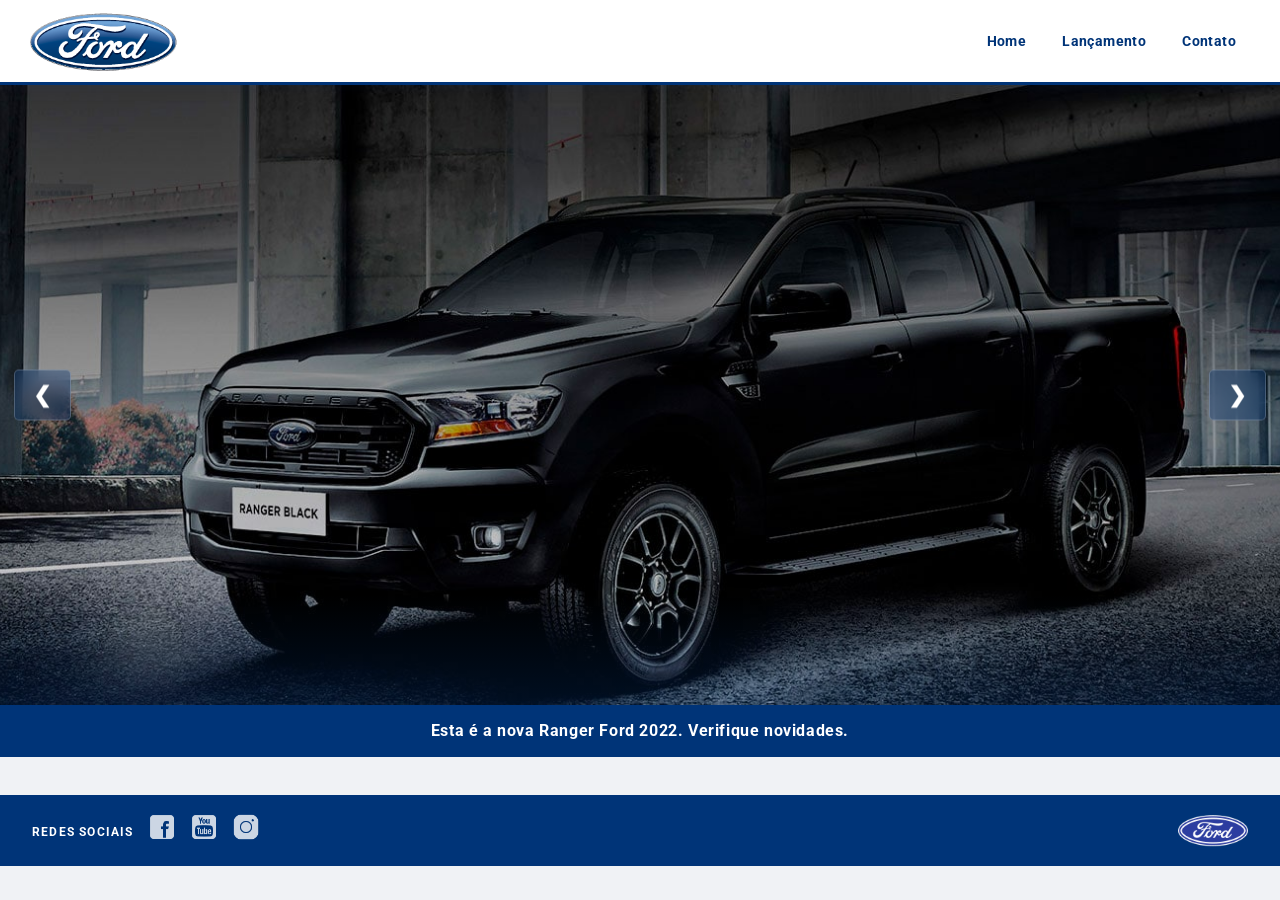
==== index.html @ d1d5e274 "Versão 2 otimizada da aplicação" ====
<!DOCTYPE html>
<html lang="pt-br">
<head>
    <meta charset="UTF-8">
    <meta http-equiv="X-UA-Compatible" content="IE=edge">
    <meta name="viewport" content="width=device-width, initial-scale=1.0">
    <title>Ford</title>    
    <link href="css/reset.css" rel="stylesheet">
    <link href="css/style.css" rel="stylesheet">
    <script src="js/carousel.js"></script>
</head>
<body>
    <header>       
        <div>
            <img src="img/logo-ford-256.png" width="150" class="logo" />
        </div>
        <nav>
            <ul>
                <li>
                    <a href="index.html">Home</a>
                </li>
                <li>
                    <a href="lancamento.html">Lançamento</a>
                </li>
                <li>
                    <a href="contato.html">Contato</a>
                </li>
            </ul>
        </nav>

    </header>
    <main>
        <div class="carousel-wrapper">
            <button type="button" class="carousel-btn carousel-btn-prev" onclick="Carousel.Prev()">&#10094;</button>
            <div id="carousel"></div>
            <button type="button" class="carousel-btn carousel-btn-next" onclick="Carousel.GoNext()">&#10095;</button>
        </div>
        <div id="carousel-title">
        </div>
        <script>

            carouselArr.push(new Carousel("imagem_1.jpg","Esta é a nova Ranger Ford 2022. Verifique novidades.","lancamento.html"));
            carouselArr.push(new Carousel("imagem_2.jpg","Ford a nossa história","#"));
            carouselArr.push(new Carousel("imagem_3.jpg","Nova Ford Bronco Sport 2022","lancamento.html"));
            Carousel.Start(carouselArr);
        </script>
    </main>
    <footer>
        <nav id="social">
            <ul>
                <li><span class="redesociais">Redes Sociais</span></li>
                <li><a href="https://www.facebook.com/FordBrasil/" title="Facebook"><img src="img/facebook-50.png"></a></li>
                <li><a href="https://www.youtube.com/fordbrasil" title="YouTube"><img src="img/youtube-squared-50.png"></a></li>
                <li><a href="https://www.instagram.com/fordbrasil/" title="Instagram"><img src="img/instagram-logo-50.png"></a></li>
            </ul>
        </nav>
        <div>
            <img src="img/ford-96.png" width="70"  />
        </div>
    </footer>    
</body>
</html>
---- css/style.css ----
@import url('https://fonts.googleapis.com/css2?family=Roboto:wght@300;400;700;900&display=swap');

:root {
    --ford-blue:        #003478;
    --ford-light-blue:  #1351d8;
    --ford-dark:        #1a1a2e;
    --ford-bg:          #f0f2f5;
    --ford-white:       #ffffff;
    --shadow-sm:        0 2px 10px rgba(0, 52, 120, 0.10);
    --shadow-md:        0 6px 28px rgba(0, 52, 120, 0.14);
    --shadow-lg:        0 14px 48px rgba(0, 52, 120, 0.22);
    --radius:           8px;
    --ease:             cubic-bezier(0.25, 0.46, 0.45, 0.94);
}

*, *::before, *::after {
    box-sizing: border-box;
}

html {
    height: 100%;
    scroll-behavior: smooth;
    scroll-padding-top: 72px; /* compensa o header sticky */
}

body {
    background: var(--ford-bg);
    height: 100%;
    font-family: 'Roboto', sans-serif;
    color: var(--ford-dark);
    line-height: 1.5;
}

::selection {
    background: rgba(19, 81, 216, 0.20);
    color: var(--ford-blue);
}

:focus-visible {
    outline: 2px solid var(--ford-light-blue);
    outline-offset: 3px;
    border-radius: 3px;
}


@keyframes slideDown {
    from { transform: translateY(-100%); opacity: 0; }
    to   { transform: translateY(0);     opacity: 1; }
}

@keyframes fadeInUp {
    from { opacity: 0; transform: translateY(14px); }
    to   { opacity: 1; transform: translateY(0);    }
}


header {
    background: var(--ford-white);
    border-bottom: 3px solid var(--ford-blue);
    padding: 10px 28px;
    position: sticky;
    top: 0;
    z-index: 100;
    display: flex;
    align-items: center;
    justify-content: space-between;
    box-shadow: var(--shadow-sm);
    animation: slideDown 0.42s var(--ease) both;
}

header div {
    display: flex;
    align-items: center;
}

header nav {
    display: flex;
    align-items: center;
    width: auto;
}

header ul {
    display: flex;
    align-items: center;
    gap: 4px;
    margin: 0;
}

nav li {
    display: inline;
    list-style: none;
}

header nav a {
    color: var(--ford-blue);
    font-size: clamp(13px, 1.1vw, 15px);
    text-decoration: none;
    font-weight: 700;
    padding: 8px 16px;
    border-radius: 5px;
    letter-spacing: 0.4px;
    position: relative;
    transition: color 0.2s;
}

header nav a::after {
    content: '';
    position: absolute;
    bottom: 2px;
    left: 16px;
    right: 16px;
    height: 2px;
    background: var(--ford-light-blue);
    transform: scaleX(0);
    transition: transform 0.22s var(--ease);
    border-radius: 2px;
}

header nav a:hover { color: var(--ford-light-blue); }
header nav a:hover::after { transform: scaleX(1); }


div#carousel {
    height: 78vh;
    width: 100%;
    max-height: 620px;
    transition: background-image 0.4s ease-in-out;
}

.carousel-wrapper {
    position: relative;
}

.carousel-wrapper::after {
    content: '';
    position: absolute;
    bottom: 0;
    left: 0;
    right: 0;
    height: 110px;
    background: linear-gradient(to bottom, transparent, rgba(0, 52, 120, 0.28));
    pointer-events: none;
    z-index: 1;
}

.carousel-btn {
    position: absolute;
    top: 50%;
    transform: translateY(-50%);
    z-index: 10;
    background: rgba(0, 52, 120, 0.35);
    backdrop-filter: blur(8px);
    -webkit-backdrop-filter: blur(8px);
    border: 1px solid rgba(255, 255, 255, 0.22);
    color: #fff;
    font-size: 22px;
    padding: 12px 18px;
    cursor: pointer;
    border-radius: 5px;
    transition: background 0.22s, transform 0.18s var(--ease), box-shadow 0.22s;
}

.carousel-btn:hover {
    background: rgba(0, 52, 120, 0.80);
    transform: translateY(-50%) scale(1.06);
    box-shadow: 0 4px 20px rgba(0, 52, 120, 0.4);
}

.carousel-btn-prev { left: 14px; }
.carousel-btn-next { right: 14px; }

div#carousel-title {
    background: var(--ford-blue);
    text-align: center;
    padding: 14px 24px;
    font-weight: 700;
    font-size: clamp(13px, 1.4vw, 16px);
    letter-spacing: 0.6px;
}

div#carousel-title a {
    text-decoration: none;
    color: var(--ford-white);
    transition: color 0.2s;
}

div#carousel-title a:hover { color: #7aaeff; }


main {
    min-height: calc(100vh - 190px);
    animation: fadeInUp 0.5s 0.18s var(--ease) both;
}


button {
    background: var(--ford-blue);
    color: var(--ford-white);
    border: none;
    border-radius: 6px;
    font-family: 'Roboto', sans-serif;
    font-weight: 700;
    font-size: 14px;
    letter-spacing: 0.6px;
    cursor: pointer;
    transition: background 0.2s, transform 0.16s var(--ease), box-shadow 0.2s;
}

button:hover {
    background: var(--ford-light-blue);
    transform: translateY(-2px);
    box-shadow: 0 5px 14px rgba(19, 81, 216, 0.32);
}

button:active {
    transform: translateY(0);
    box-shadow: none;
}


footer {
    background: var(--ford-blue);
    padding: 18px 32px;
    display: flex;
    align-items: center;
    justify-content: space-between;
}

footer div {
    display: flex;
    align-items: center;
    float: none;
    margin: 0;
}

nav#social {
    display: flex;
    align-items: center;
    width: auto;
}

nav#social ul {
    display: flex;
    align-items: center;
    gap: 14px;
}

nav#social ul img {
    width: 28px;
    opacity: 0.80;
    transition: transform 0.22s var(--ease), opacity 0.2s;
}

nav#social ul img:hover {
    transform: scale(1.20);
    opacity: 1;
}

span.redesociais {
    color: var(--ford-white);
    font-weight: 700;
    font-size: 12px;
    letter-spacing: 1.2px;
    text-transform: uppercase;
}


@media (prefers-reduced-motion: reduce) {
    *, *::before, *::after {
        animation-duration: 0.01ms !important;
        transition-duration: 0.01ms !important;
    }
}


@media (max-width: 768px) {
    header {
        flex-direction: column;
        gap: 10px;
        padding: 12px 16px;
    }

    header nav { width: 100%; justify-content: center; }

    header nav a {
        font-size: 13px;
        padding: 6px 10px;
    }

    div#carousel {
        height: 52vw;
        max-height: none;
    }

    footer {
        flex-direction: column;
        gap: 16px;
        text-align: center;
    }

    nav#social ul {
        flex-wrap: wrap;
        justify-content: center;
    }
}
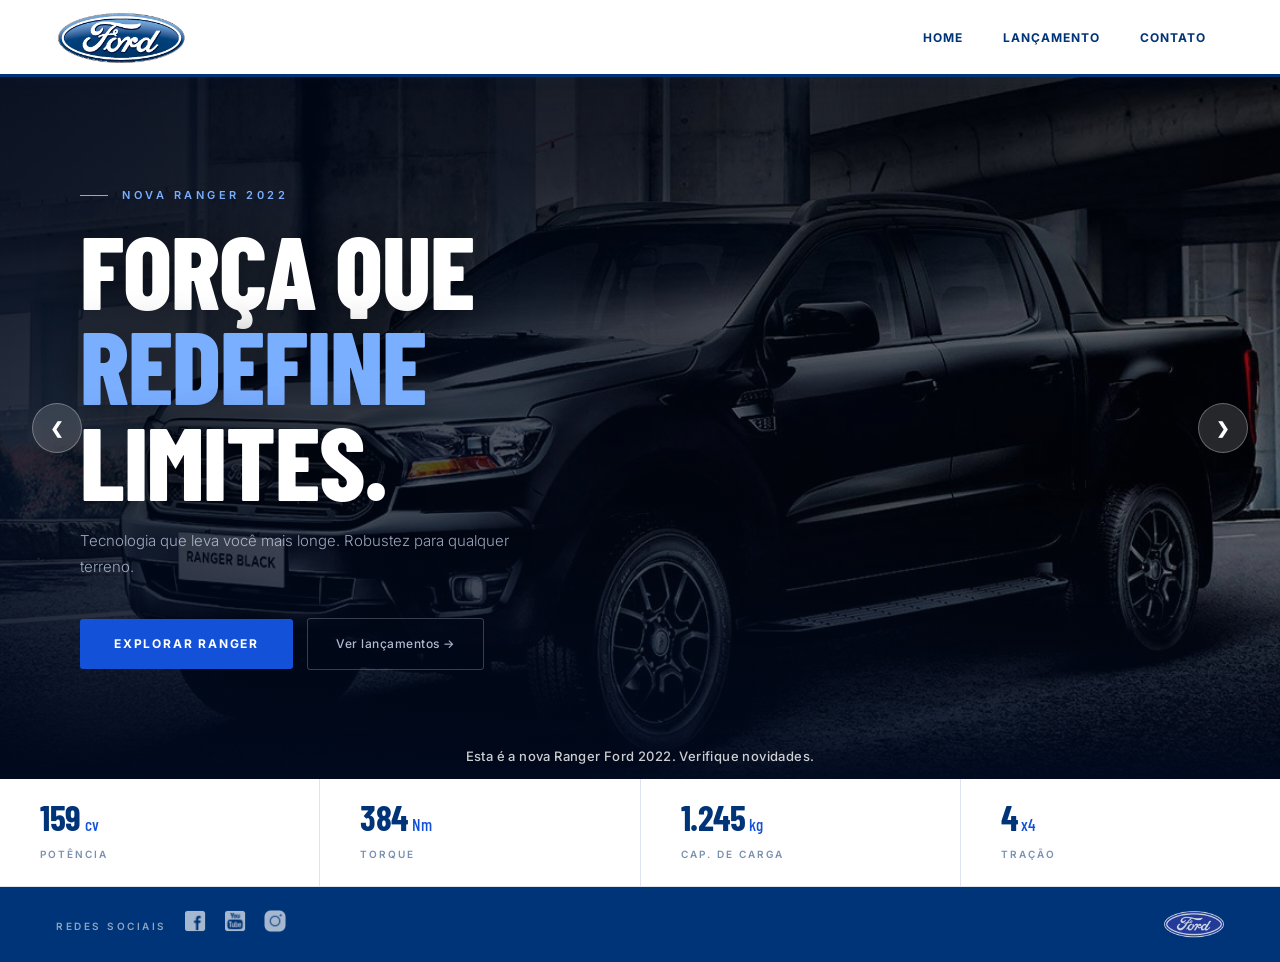
==== commit 506db992: "upgrade de UI/UX com algumas práticas de motion e animações usando js e css" ====
--- a/index.html
+++ b/index.html
@@ -4,47 +4,89 @@
     <meta charset="UTF-8">
     <meta http-equiv="X-UA-Compatible" content="IE=edge">
     <meta name="viewport" content="width=device-width, initial-scale=1.0">
-    <title>Ford</title>    
+    <title>Ford | Nova Ranger 2022</title>
     <link href="css/reset.css" rel="stylesheet">
     <link href="css/style.css" rel="stylesheet">
+    <link rel="stylesheet" href="https://unpkg.com/aos@2.3.4/dist/aos.css">
     <script src="js/carousel.js"></script>
 </head>
 <body>
-    <header>       
+
+    <header>
         <div>
-            <img src="img/logo-ford-256.png" width="150" class="logo" />
+            <img src="img/logo-ford-256.png" width="130" class="logo">
         </div>
         <nav>
             <ul>
-                <li>
-                    <a href="index.html">Home</a>
-                </li>
-                <li>
-                    <a href="lancamento.html">Lançamento</a>
-                </li>
-                <li>
-                    <a href="contato.html">Contato</a>
-                </li>
+                <li><a href="index.html">Home</a></li>
+                <li><a href="lancamento.html">Lançamento</a></li>
+                <li><a href="contato.html">Contato</a></li>
             </ul>
         </nav>
+    </header>
 
-    </header>
     <main>
         <div class="carousel-wrapper">
             <button type="button" class="carousel-btn carousel-btn-prev" onclick="Carousel.Prev()">&#10094;</button>
             <div id="carousel"></div>
+
+            <div class="hero-overlay">
+                <div class="hero-content">
+                    <p class="hero-eyebrow">Nova Ranger 2022</p>
+                    <h1 class="hero-title">Força que<br><span>redefine</span><br>limites.</h1>
+                    <p class="hero-subtitle">Tecnologia que leva você mais longe. Robustez para qualquer terreno.</p>
+                    <div class="hero-actions">
+                        <a href="lancamento.html" class="btn-hero-primary">Explorar Ranger</a>
+                        <a href="lancamento.html" class="btn-hero-secondary">Ver lançamentos →</a>
+                    </div>
+                </div>
+            </div>
+
+            <div id="carousel-title"></div>
+
             <button type="button" class="carousel-btn carousel-btn-next" onclick="Carousel.GoNext()">&#10095;</button>
         </div>
-        <div id="carousel-title">
+
+
+        <div class="hero-stats">
+            <div class="stat">
+                <div class="stat-number">
+                    <span class="stat-value" data-count="160">0</span>
+                    <span class="stat-unit">cv</span>
+                </div>
+                <span class="stat-label">Potência</span>
+            </div>
+            <div class="stat">
+                <div class="stat-number">
+                    <span class="stat-value" data-count="385">0</span>
+                    <span class="stat-unit">Nm</span>
+                </div>
+                <span class="stat-label">Torque</span>
+            </div>
+            <div class="stat">
+                <div class="stat-number">
+                    <span class="stat-value" data-count="1250">0</span>
+                    <span class="stat-unit">kg</span>
+                </div>
+                <span class="stat-label">Cap. de Carga</span>
+            </div>
+            <div class="stat">
+                <div class="stat-number">
+                    <span class="stat-value" data-count="4">0</span>
+                    <span class="stat-unit">x4</span>
+                </div>
+                <span class="stat-label">Tração</span>
+            </div>
         </div>
+
         <script>
-
-            carouselArr.push(new Carousel("imagem_1.jpg","Esta é a nova Ranger Ford 2022. Verifique novidades.","lancamento.html"));
-            carouselArr.push(new Carousel("imagem_2.jpg","Ford a nossa história","#"));
-            carouselArr.push(new Carousel("imagem_3.jpg","Nova Ford Bronco Sport 2022","lancamento.html"));
+            carouselArr.push(new Carousel("imagem_1.jpg", "Esta é a nova Ranger Ford 2022. Verifique novidades.", "lancamento.html"));
+            carouselArr.push(new Carousel("imagem_2.jpg", "Ford — a nossa história", "#"));
+            carouselArr.push(new Carousel("imagem_3.jpg", "Nova Ford Bronco Sport 2022", "lancamento.html"));
             Carousel.Start(carouselArr);
         </script>
     </main>
+
     <footer>
         <nav id="social">
             <ul>
@@ -55,8 +97,11 @@
             </ul>
         </nav>
         <div>
-            <img src="img/ford-96.png" width="70"  />
+            <img src="img/ford-96.png" width="60">
         </div>
-    </footer>    
+    </footer>
+
+    <script src="https://unpkg.com/aos@2.3.4/dist/aos.js"></script>
+    <script src="js/premium.js"></script>
 </body>
-</html>+</html>
--- a/css/style.css
+++ b/css/style.css
@@ -1,47 +1,56 @@
-@import url('https://fonts.googleapis.com/css2?family=Roboto:wght@300;400;700;900&display=swap');
+@import url('https://fonts.googleapis.com/css2?family=Barlow+Condensed:wght@300;400;600;700;800;900&family=Inter:wght@300;400;500;600;700&display=swap');
 
 :root {
-    --ford-blue:        #003478;
-    --ford-light-blue:  #1351d8;
-    --ford-dark:        #1a1a2e;
-    --ford-bg:          #f0f2f5;
-    --ford-white:       #ffffff;
-    --shadow-sm:        0 2px 10px rgba(0, 52, 120, 0.10);
-    --shadow-md:        0 6px 28px rgba(0, 52, 120, 0.14);
-    --shadow-lg:        0 14px 48px rgba(0, 52, 120, 0.22);
-    --radius:           8px;
-    --ease:             cubic-bezier(0.25, 0.46, 0.45, 0.94);
-}
-
-*, *::before, *::after {
-    box-sizing: border-box;
-}
+    --ford-blue:     #003478;
+    --ford-accent:   #1351d8;
+    --ford-hover:    #0d3db5;
+    --bg-body:       #f4f7fb;
+    --bg-white:      #ffffff;
+    --bg-section:    #eef2f8;
+    --text-1:        #0d1b2e;
+    --text-2:        #3d5475;
+    --text-3:        #7a90b0;
+    --border:        #dde4f0;
+    --border-strong: #b8c8e0;
+    --shadow-sm:     0 2px 12px rgba(0, 52, 120, 0.08);
+    --shadow-md:     0 6px 32px rgba(0, 52, 120, 0.12);
+    --shadow-lg:     0 16px 64px rgba(0, 52, 120, 0.16);
+    --radius:        10px;
+    --ease:          cubic-bezier(0.25, 0.46, 0.45, 0.94);
+}
+
+*, *::before, *::after { box-sizing: border-box; }
 
 html {
     height: 100%;
     scroll-behavior: smooth;
-    scroll-padding-top: 72px; /* compensa o header sticky */
+    scroll-padding-top: 80px;
 }
 
 body {
-    background: var(--ford-bg);
-    height: 100%;
-    font-family: 'Roboto', sans-serif;
-    color: var(--ford-dark);
-    line-height: 1.5;
+    background: var(--bg-body);
+    color: var(--text-1);
+    font-family: 'Inter', sans-serif;
+    line-height: 1.6;
+    -webkit-font-smoothing: antialiased;
+    min-height: 100%;
 }
 
 ::selection {
-    background: rgba(19, 81, 216, 0.20);
+    background: rgba(19, 81, 216, 0.18);
     color: var(--ford-blue);
 }
 
 :focus-visible {
-    outline: 2px solid var(--ford-light-blue);
+    outline: 2px solid var(--ford-accent);
     outline-offset: 3px;
     border-radius: 3px;
 }
 
+::-webkit-scrollbar          { width: 5px; }
+::-webkit-scrollbar-track    { background: var(--bg-section); }
+::-webkit-scrollbar-thumb    { background: var(--border-strong); border-radius: 10px; }
+::-webkit-scrollbar-thumb:hover { background: var(--ford-accent); }
 
 @keyframes slideDown {
     from { transform: translateY(-100%); opacity: 0; }
@@ -49,35 +58,31 @@
 }
 
 @keyframes fadeInUp {
-    from { opacity: 0; transform: translateY(14px); }
+    from { opacity: 0; transform: translateY(20px); }
     to   { opacity: 1; transform: translateY(0);    }
 }
 
-
 header {
-    background: var(--ford-white);
-    border-bottom: 3px solid var(--ford-blue);
-    padding: 10px 28px;
     position: sticky;
     top: 0;
-    z-index: 100;
+    z-index: 1000;
     display: flex;
     align-items: center;
     justify-content: space-between;
+    padding: 10px 56px;
+    background: var(--bg-white);
+    border-bottom: 3px solid var(--ford-blue);
     box-shadow: var(--shadow-sm);
-    animation: slideDown 0.42s var(--ease) both;
-}
-
-header div {
-    display: flex;
-    align-items: center;
-}
-
-header nav {
-    display: flex;
-    align-items: center;
-    width: auto;
-}
+    transition: box-shadow 0.3s ease;
+    animation: slideDown 0.5s var(--ease) both;
+}
+
+header.scrolled {
+    box-shadow: var(--shadow-md);
+}
+
+header div  { display: flex; align-items: center; }
+header nav  { display: flex; align-items: center; }
 
 header ul {
     display: flex;
@@ -86,61 +91,233 @@
     margin: 0;
 }
 
-nav li {
-    display: inline;
-    list-style: none;
-}
+nav li { display: inline; list-style: none; }
 
 header nav a {
     color: var(--ford-blue);
-    font-size: clamp(13px, 1.1vw, 15px);
+    font-size: 12px;
+    font-weight: 700;
+    font-family: 'Inter', sans-serif;
     text-decoration: none;
-    font-weight: 700;
-    padding: 8px 16px;
+    padding: 8px 18px;
     border-radius: 5px;
-    letter-spacing: 0.4px;
+    letter-spacing: 1px;
+    text-transform: uppercase;
     position: relative;
-    transition: color 0.2s;
+    transition: color 0.2s, background 0.2s;
+}
+
+header nav a:hover {
+    color: var(--ford-accent);
+    background: rgba(19, 81, 216, 0.06);
 }
 
 header nav a::after {
     content: '';
     position: absolute;
-    bottom: 2px;
-    left: 16px;
-    right: 16px;
+    bottom: 3px;
+    left: 18px;
+    right: 18px;
     height: 2px;
-    background: var(--ford-light-blue);
+    background: var(--ford-accent);
     transform: scaleX(0);
+    border-radius: 2px;
     transition: transform 0.22s var(--ease);
-    border-radius: 2px;
-}
-
-header nav a:hover { color: var(--ford-light-blue); }
+}
+
 header nav a:hover::after { transform: scaleX(1); }
-
 
 div#carousel {
     height: 78vh;
     width: 100%;
-    max-height: 620px;
-    transition: background-image 0.4s ease-in-out;
+    max-height: 720px;
+    min-height: 420px;
+    transition: background-image 0.7s ease-in-out;
 }
 
 .carousel-wrapper {
     position: relative;
-}
-
-.carousel-wrapper::after {
+    overflow: hidden;
+}
+
+.carousel-wrapper::before {
     content: '';
     position: absolute;
-    bottom: 0;
-    left: 0;
-    right: 0;
-    height: 110px;
-    background: linear-gradient(to bottom, transparent, rgba(0, 52, 120, 0.28));
+    inset: 0;
+    background:
+        linear-gradient(108deg,
+            rgba(0, 10, 30, 0.80) 0%,
+            rgba(0, 10, 30, 0.45) 50%,
+            rgba(0, 10, 30, 0.10) 100%),
+        linear-gradient(to top,
+            rgba(0, 10, 30, 0.85) 0%,
+            transparent 42%);
+    z-index: 2;
     pointer-events: none;
-    z-index: 1;
+}
+
+.hero-overlay {
+    position: absolute;
+    inset: 0;
+    display: flex;
+    align-items: center;
+    z-index: 3;
+    pointer-events: none;
+}
+
+.hero-content {
+    display: flex;
+    flex-direction: column;
+    justify-content: center;
+    padding: 60px 80px;
+    max-width: 680px;
+    pointer-events: all;
+    animation: fadeInUp 0.9s 0.25s var(--ease) both;
+}
+
+.hero-eyebrow {
+    display: flex;
+    align-items: center;
+    gap: 14px;
+    font-size: 11px;
+    font-weight: 600;
+    letter-spacing: 3.5px;
+    text-transform: uppercase;
+    color: #7aaeff;
+    margin-bottom: 18px;
+}
+
+.hero-eyebrow::before {
+    content: '';
+    width: 28px;
+    height: 1px;
+    background: #7aaeff;
+    flex-shrink: 0;
+}
+
+.hero-title {
+    font-family: 'Barlow Condensed', sans-serif;
+    font-size: clamp(56px, 8vw, 104px);
+    font-weight: 800;
+    line-height: 0.93;
+    letter-spacing: -1px;
+    text-transform: uppercase;
+    color: #ffffff;
+    margin-bottom: 20px;
+    text-shadow: 0 4px 40px rgba(0, 0, 0, 0.5);
+}
+
+.hero-title span { color: #7aaeff; }
+
+.hero-subtitle {
+    font-size: 15px;
+    font-weight: 300;
+    color: rgba(220, 230, 255, 0.70);
+    line-height: 1.75;
+    margin-bottom: 38px;
+    max-width: 440px;
+}
+
+.hero-actions {
+    display: flex;
+    gap: 14px;
+    align-items: center;
+    flex-wrap: wrap;
+}
+
+.btn-hero-primary {
+    display: inline-flex;
+    align-items: center;
+    background: var(--ford-accent);
+    color: #fff;
+    text-decoration: none;
+    font-family: 'Inter', sans-serif;
+    font-size: 12px;
+    font-weight: 700;
+    letter-spacing: 1.8px;
+    text-transform: uppercase;
+    padding: 15px 34px;
+    border-radius: 3px;
+    transition: background 0.22s, transform 0.18s var(--ease), box-shadow 0.22s;
+}
+
+.btn-hero-primary:hover {
+    background: var(--ford-hover);
+    transform: translateY(-3px);
+    box-shadow: 0 10px 32px rgba(19, 81, 216, 0.45);
+}
+
+.btn-hero-secondary {
+    display: inline-flex;
+    align-items: center;
+    color: rgba(220, 230, 255, 0.80);
+    text-decoration: none;
+    font-family: 'Inter', sans-serif;
+    font-size: 12px;
+    font-weight: 500;
+    letter-spacing: 0.5px;
+    padding: 15px 28px;
+    border: 1px solid rgba(255, 255, 255, 0.22);
+    border-radius: 3px;
+    -webkit-backdrop-filter: blur(8px);
+    backdrop-filter: blur(8px);
+    transition: color 0.2s, border-color 0.2s, background 0.2s, transform 0.18s;
+}
+
+.btn-hero-secondary:hover {
+    color: #fff;
+    border-color: rgba(255, 255, 255, 0.50);
+    background: rgba(255, 255, 255, 0.08);
+    transform: translateY(-2px);
+}
+
+.hero-stats {
+    display: flex;
+    background: #ffffff;
+    border-bottom: 1px solid var(--border);
+    box-shadow: 0 4px 20px rgba(0, 52, 120, 0.07);
+}
+
+.stat {
+    flex: 1;
+    padding: 20px 40px;
+    border-right: 1px solid var(--border);
+    transition: background 0.22s;
+    cursor: default;
+}
+
+.stat:last-child { border-right: none; }
+.stat:hover { background: rgba(19, 81, 216, 0.04); }
+
+.stat-number {
+    display: flex;
+    align-items: baseline;
+    gap: 4px;
+    line-height: 1;
+    margin-bottom: 5px;
+}
+
+.stat-value {
+    font-family: 'Barlow Condensed', sans-serif;
+    font-size: 36px;
+    font-weight: 700;
+    color: var(--ford-blue);
+    letter-spacing: -0.5px;
+}
+
+.stat-unit {
+    font-family: 'Barlow Condensed', sans-serif;
+    font-size: 17px;
+    font-weight: 500;
+    color: var(--ford-accent);
+}
+
+.stat-label {
+    font-size: 10px;
+    font-weight: 600;
+    letter-spacing: 2px;
+    text-transform: uppercase;
+    color: var(--text-3);
 }
 
 .carousel-btn {
@@ -148,68 +325,75 @@
     top: 50%;
     transform: translateY(-50%);
     z-index: 10;
-    background: rgba(0, 52, 120, 0.35);
-    backdrop-filter: blur(8px);
-    -webkit-backdrop-filter: blur(8px);
-    border: 1px solid rgba(255, 255, 255, 0.22);
+    width: 50px;
+    height: 50px;
+    display: flex;
+    align-items: center;
+    justify-content: center;
+    background: rgba(255, 255, 255, 0.15);
+    -webkit-backdrop-filter: blur(10px);
+    backdrop-filter: blur(10px);
+    border: 1px solid rgba(255, 255, 255, 0.30);
     color: #fff;
-    font-size: 22px;
-    padding: 12px 18px;
+    font-size: 16px;
     cursor: pointer;
-    border-radius: 5px;
-    transition: background 0.22s, transform 0.18s var(--ease), box-shadow 0.22s;
+    border-radius: 50%;
+    transition: background 0.22s, border-color 0.22s, transform 0.18s var(--ease);
 }
 
 .carousel-btn:hover {
-    background: rgba(0, 52, 120, 0.80);
-    transform: translateY(-50%) scale(1.06);
-    box-shadow: 0 4px 20px rgba(0, 52, 120, 0.4);
-}
-
-.carousel-btn-prev { left: 14px; }
-.carousel-btn-next { right: 14px; }
+    background: rgba(19, 81, 216, 0.55);
+    border-color: rgba(255, 255, 255, 0.60);
+    transform: translateY(-50%) scale(1.08);
+}
+
+.carousel-btn-prev { left: 32px; }
+.carousel-btn-next { right: 32px; }
 
 div#carousel-title {
-    background: var(--ford-blue);
+    position: absolute;
+    bottom: 0;
+    left: 0;
+    right: 0;
+    z-index: 4;
     text-align: center;
-    padding: 14px 24px;
-    font-weight: 700;
-    font-size: clamp(13px, 1.4vw, 16px);
-    letter-spacing: 0.6px;
+    padding: 12px 24px;
+    font-size: 13px;
+    font-weight: 500;
+    letter-spacing: 0.4px;
+    color: rgba(255, 255, 255, 0.80);
+    background: linear-gradient(to top, rgba(0, 10, 30, 0.70), transparent);
+    pointer-events: all;
 }
 
 div#carousel-title a {
     text-decoration: none;
-    color: var(--ford-white);
+    color: rgba(255, 255, 255, 0.80);
     transition: color 0.2s;
 }
 
-div#carousel-title a:hover { color: #7aaeff; }
-
-
-main {
-    min-height: calc(100vh - 190px);
-    animation: fadeInUp 0.5s 0.18s var(--ease) both;
-}
-
+div#carousel-title a:hover { color: #fff; }
+
+main { min-height: calc(100vh - 200px); }
 
 button {
     background: var(--ford-blue);
-    color: var(--ford-white);
+    color: #fff;
     border: none;
-    border-radius: 6px;
-    font-family: 'Roboto', sans-serif;
+    border-radius: 4px;
+    font-family: 'Inter', sans-serif;
     font-weight: 700;
-    font-size: 14px;
-    letter-spacing: 0.6px;
+    font-size: 12px;
+    letter-spacing: 1.2px;
+    text-transform: uppercase;
     cursor: pointer;
-    transition: background 0.2s, transform 0.16s var(--ease), box-shadow 0.2s;
+    transition: background 0.22s, transform 0.16s var(--ease), box-shadow 0.22s;
 }
 
 button:hover {
-    background: var(--ford-light-blue);
+    background: var(--ford-accent);
     transform: translateY(-2px);
-    box-shadow: 0 5px 14px rgba(19, 81, 216, 0.32);
+    box-shadow: 0 6px 20px rgba(19, 81, 216, 0.35);
 }
 
 button:active {
@@ -217,10 +401,29 @@
     box-shadow: none;
 }
 
+.section-label {
+    display: inline-flex;
+    align-items: center;
+    gap: 12px;
+    font-size: 10px;
+    font-weight: 700;
+    letter-spacing: 3.5px;
+    text-transform: uppercase;
+    color: var(--ford-accent);
+    margin-bottom: 10px;
+}
+
+.section-label::before {
+    content: '';
+    width: 24px;
+    height: 1px;
+    background: var(--ford-accent);
+    flex-shrink: 0;
+}
 
 footer {
     background: var(--ford-blue);
-    padding: 18px 32px;
+    padding: 22px 56px;
     display: flex;
     align-items: center;
     justify-content: space-between;
@@ -233,34 +436,33 @@
     margin: 0;
 }
 
-nav#social {
-    display: flex;
-    align-items: center;
-    width: auto;
-}
+footer img { opacity: 0.80; transition: opacity 0.2s; }
+footer img:hover { opacity: 1; }
+
+nav#social { display: flex; align-items: center; }
 
 nav#social ul {
     display: flex;
     align-items: center;
-    gap: 14px;
+    gap: 16px;
 }
 
 nav#social ul img {
-    width: 28px;
-    opacity: 0.80;
+    width: 24px;
+    opacity: 0.65;
     transition: transform 0.22s var(--ease), opacity 0.2s;
 }
 
 nav#social ul img:hover {
-    transform: scale(1.20);
+    transform: scale(1.22) translateY(-2px);
     opacity: 1;
 }
 
 span.redesociais {
-    color: var(--ford-white);
-    font-weight: 700;
-    font-size: 12px;
-    letter-spacing: 1.2px;
+    color: rgba(255, 255, 255, 0.55);
+    font-size: 10px;
+    font-weight: 600;
+    letter-spacing: 2.5px;
     text-transform: uppercase;
 }
 
@@ -272,34 +474,38 @@
     }
 }
 
+@media (max-width: 1024px) {
+    header { padding: 10px 32px; }
+    .hero-content { padding: 60px 48px 40px; }
+    .stat { padding: 18px 24px; }
+    .stat-value { font-size: 28px; }
+    footer { padding: 22px 32px; }
+}
 
 @media (max-width: 768px) {
     header {
         flex-direction: column;
         gap: 10px;
-        padding: 12px 16px;
+        padding: 12px 20px;
     }
 
     header nav { width: 100%; justify-content: center; }
-
-    header nav a {
-        font-size: 13px;
-        padding: 6px 10px;
-    }
-
-    div#carousel {
-        height: 52vw;
-        max-height: none;
-    }
-
-    footer {
-        flex-direction: column;
-        gap: 16px;
-        text-align: center;
-    }
-
-    nav#social ul {
-        flex-wrap: wrap;
-        justify-content: center;
-    }
-}
+    header nav a { font-size: 11px; padding: 6px 12px; }
+
+    .hero-content { padding: 32px 24px; max-width: 100%; }
+    .hero-title   { font-size: clamp(38px, 10vw, 60px); }
+    .hero-actions { flex-direction: column; align-items: flex-start; }
+    .btn-hero-primary,
+    .btn-hero-secondary { width: 100%; justify-content: center; }
+
+    .hero-stats   { flex-wrap: wrap; }
+    .stat         { flex: 1 1 50%; border-bottom: 1px solid var(--border); }
+
+    div#carousel  { height: 60vh; min-height: 360px; max-height: none; }
+
+    footer { flex-direction: column; gap: 18px; padding: 22px 20px; text-align: center; }
+    nav#social ul { flex-wrap: wrap; justify-content: center; }
+
+    .carousel-btn-prev { left: 12px; }
+    .carousel-btn-next { right: 12px; }
+}
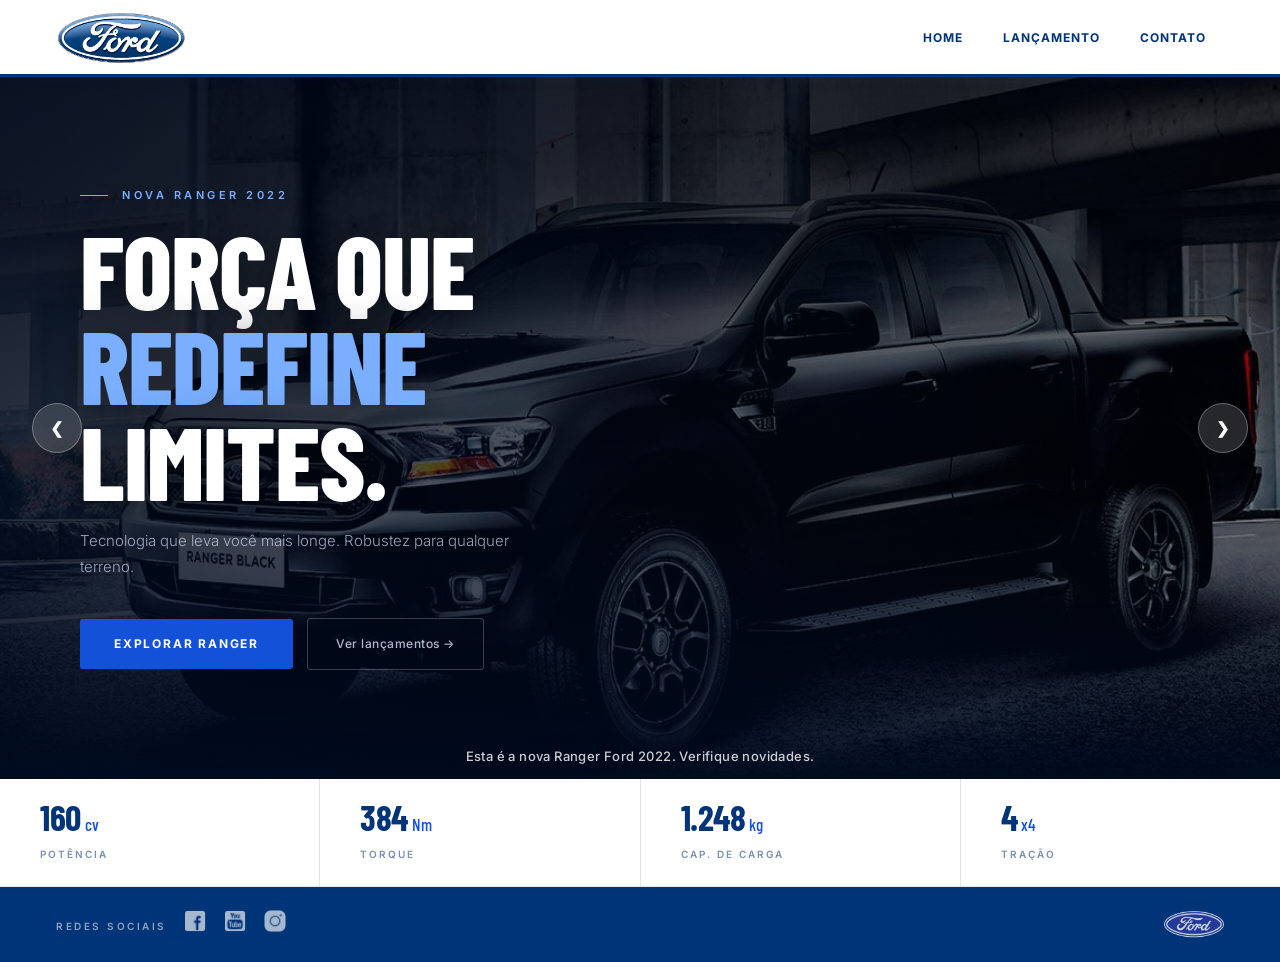
==== commit 9375f556: "adicionando termos de LGPD" ====
--- a/index.html
+++ b/index.html
@@ -25,7 +25,7 @@
         </nav>
     </header>
 
-    <main>
+    <main> 
         <div class="carousel-wrapper">
             <button type="button" class="carousel-btn carousel-btn-prev" onclick="Carousel.Prev()">&#10094;</button>
             <div id="carousel"></div>
